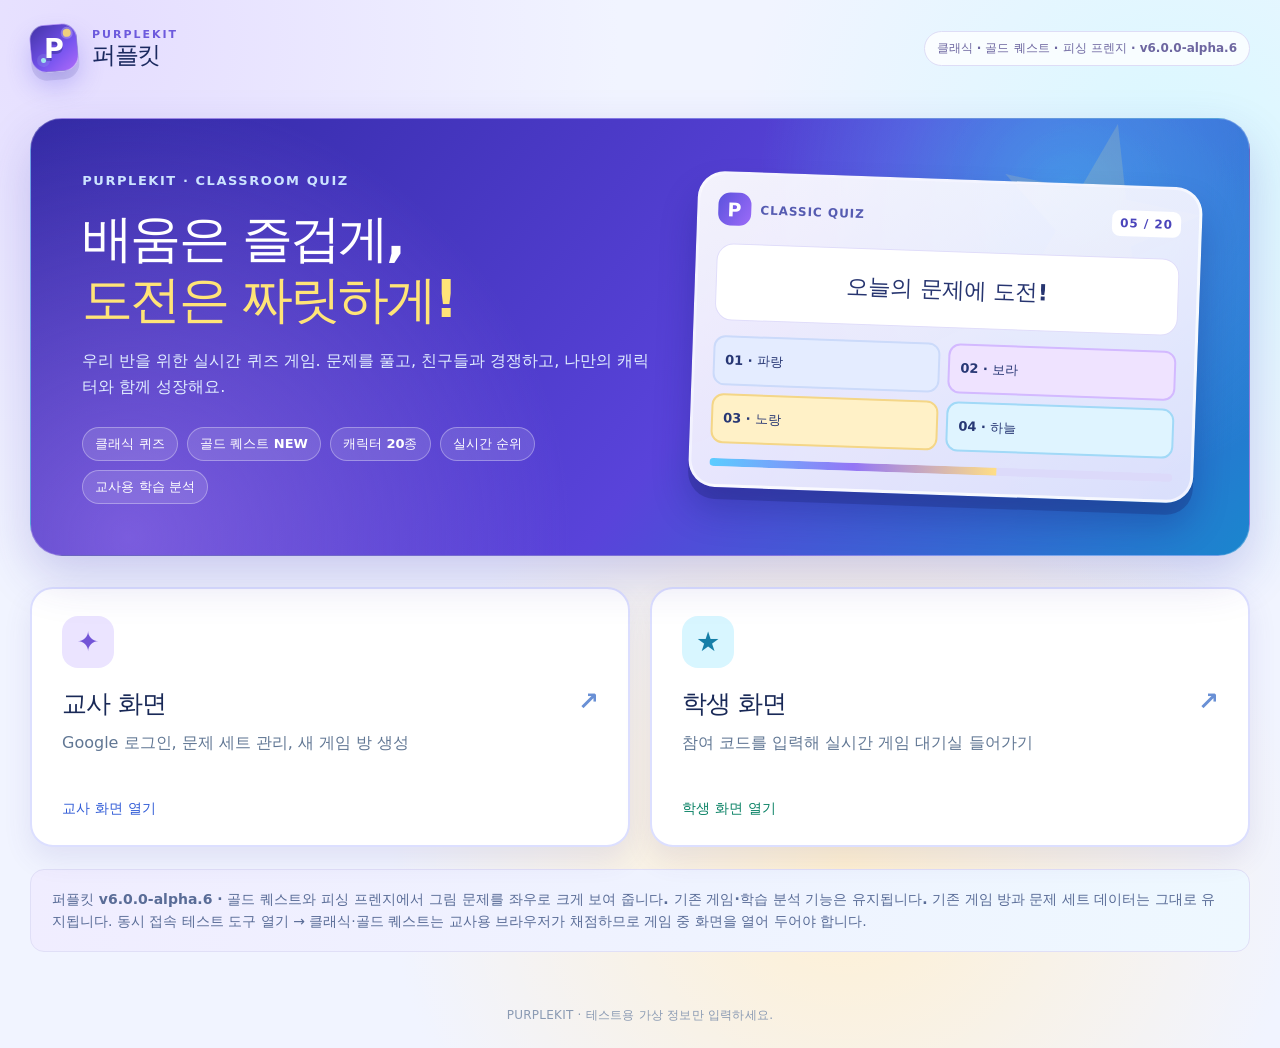
==== index.html @ 4e8ff9f7 "fix(racing): alpha6 unlock manual-close preparation and refresh cached clients" ====
<!doctype html>
<html lang="ko">
<head>
  <meta charset="utf-8">
  <meta name="viewport" content="width=device-width, initial-scale=1">
  <meta name="theme-color" content="#234dd0">
  <title>퍼플킷 | v6.0.0-alpha.6</title>
  <link rel="stylesheet" href="styles.css?v=3.12"><link rel="stylesheet" href="arcade.css?v=3.11">
</head>
<body class="arcade-theme">
  <div class="shell">
    <header class="site-header">
      <a class="brand" href="./"><span class="brand-emblem" aria-hidden="true"><span class="brand-icon">P</span><span class="brand-spark brand-spark-a"></span><span class="brand-spark brand-spark-b"></span></span><span class="brand-lockup"><span class="brand-kicker">PURPLEKIT</span><span class="brand-name">퍼플킷</span></span></a>
      <span class="version">클래식 · 골드 퀘스트 · 피싱 프렌지 · v6.0.0-alpha.6</span>
    </header>
    <main>
      <section class="hero purplekit-hero">
        <div class="hero-copy">
          <span class="eyebrow">PURPLEKIT · CLASSROOM QUIZ</span>
          <h1>배움은 즐겁게,<br><em>도전은 짜릿하게!</em></h1>
          <p>우리 반을 위한 실시간 퀴즈 게임. 문제를 풀고, 친구들과 경쟁하고, 나만의 캐릭터와 함께 성장해요.</p>
          <div class="hero-tags"><span>클래식 퀴즈</span><span>골드 퀘스트 NEW</span><span>캐릭터 20종</span><span>실시간 순위</span><span>교사용 학습 분석</span></div>
        </div>
        <div class="hero-game-preview" aria-hidden="true">
          <div class="hero-preview-top"><span class="hero-preview-logo">P</span><span>CLASSIC QUIZ</span><strong>05 / 20</strong></div>
          <div class="hero-preview-question">오늘의 문제에 도전!</div>
          <div class="hero-preview-answer-grid"><span>01 · 파랑</span><span>02 · 보라</span><span>03 · 노랑</span><span>04 · 하늘</span></div>
          <div class="hero-preview-progress"><span></span></div>
        </div>
      </section>
      <section class="entry-grid" aria-label="접속 화면 선택">
        <a class="entry-card teacher-card" href="rooms.html">
          <span class="card-mark teacher-mark" aria-hidden="true">✦</span>
          <span class="card-title">교사 화면 <span class="card-arrow">↗</span></span>
          <span class="card-desc">Google 로그인, 문제 세트 관리, 새 게임 방 생성</span>
          <span class="card-action">교사 화면 열기</span>
        </a>
        <a class="entry-card student-card" href="join.html">
          <span class="card-mark student-mark" aria-hidden="true">★</span>
          <span class="card-title">학생 화면 <span class="card-arrow">↗</span></span>
          <span class="card-desc">참여 코드를 입력해 실시간 게임 대기실 들어가기</span>
          <span class="card-action">학생 화면 열기</span>
        </a>
      </section>
      <p class="notice"><strong>퍼플킷 v6.0.0-alpha.6 · 골드 퀘스트와 피싱 프렌지에서 그림 문제를 좌우로 크게 보여 줍니다. 기존 게임·학습 분석 기능은 유지됩니다.</strong> 기존 게임 방과 문제 세트 데이터는 그대로 유지됩니다. <a href="loadtest.html">동시 접속 테스트 도구 열기 →</a> 클래식·골드 퀘스트는 교사용 브라우저가 채점하므로 게임 중 화면을 열어 두어야 합니다.</p>
    </main>
    <footer>PURPLEKIT · 테스트용 가상 정보만 입력하세요.</footer>
  </div>
</body>
</html>
---- styles.css ----
:root{font-family:system-ui,-apple-system,"Segoe UI",Roboto,"Noto Sans KR",Arial,sans-serif;color:#183155;background:#f4f8ff;font-synthesis:none}
*{box-sizing:border-box}body{margin:0;background:radial-gradient(circle at 10% 8%,#e6efff 0,transparent 32%),radial-gradient(circle at 95% 55%,#e7f9f4 0,transparent 33%),#f4f8ff;min-height:100vh}a{text-decoration:none;color:inherit}button,input{font:inherit}button{cursor:pointer}button:disabled{opacity:.48;cursor:not-allowed}.shell{min-height:100vh;max-width:1120px;margin:0 auto;padding:0 30px;display:flex;flex-direction:column}.site-header{display:flex;align-items:center;justify-content:space-between;padding:29px 0 25px;gap:12px}.brand{display:inline-flex;align-items:center;gap:10px;font-weight:850;font-size:21px;color:#172f5b}.brand-icon{display:inline-flex;align-items:center;justify-content:center;width:36px;height:36px;border-radius:13px;background:#315cd7;color:#fff;font-weight:900;transform:rotate(-7deg)}.version{font-size:13px;color:#6682a5;font-weight:700;white-space:nowrap}.hero{margin:45px 0 31px;border-radius:30px;padding:62px 64px;background:linear-gradient(125deg,#254bc8,#3f74e1);color:#fff;box-shadow:0 24px 45px rgba(37,76,194,.18);position:relative;overflow:hidden}.hero:after{content:"?";position:absolute;right:54px;top:-50px;font-size:300px;font-weight:900;opacity:.065;transform:rotate(12deg)}.eyebrow{letter-spacing:.12em;text-transform:uppercase;font-size:13px;font-weight:900;color:#416fce}.hero .eyebrow{color:#cce3ff}.hero h1{font-weight:850;font-size:clamp(36px,5vw,59px);letter-spacing:-.06em;line-height:1.16;margin:19px 0}.hero h1 em{font-style:normal;color:#b7ffdc}.hero p{font-size:18px;line-height:1.75;color:#e1eeff;max-width:620px;position:relative;z-index:1}.hero-tags{display:flex;flex-wrap:wrap;gap:9px;margin-top:26px}.hero-tags span{border:1px solid #ffffff50;background:#ffffff20;padding:7px 12px;border-radius:100px;font-size:13px;font-weight:750}.entry-grid{display:grid;grid-template-columns:repeat(2,minmax(0,1fr));gap:20px}.entry-card{display:flex;flex-direction:column;min-height:260px;padding:27px 30px;border:1px solid #dce5f5;border-radius:23px;background:#fff;box-shadow:0 10px 28px #1831550b;transition:transform .18s,box-shadow .18s}.entry-card:hover{transform:translateY(-4px);box-shadow:0 18px 30px #18315520}.entry-card:focus-visible,.btn:focus-visible,a:focus-visible,input:focus-visible{outline:3px solid #f4aa37;outline-offset:3px}.card-mark{display:inline-flex;align-items:center;justify-content:center;width:52px;height:52px;border-radius:16px;font-size:27px}.teacher-mark{background:#e3ecff;color:#315bd6}.student-mark{background:#d9fbef;color:#118565}.card-title{font-size:25px;font-weight:850;margin-top:19px;letter-spacing:-.04em}.card-arrow{float:right;color:#6990d5}.card-desc{color:#617794;line-height:1.65;margin-top:10px}.card-action{margin-top:auto;font-size:14px;font-weight:800;color:#315cd7;padding-top:19px}.student-card .card-action{color:#088164}.notice{padding:18px 21px;margin:22px 0 8px;color:#576f91;background:#eaf1fc;border-radius:14px;font-size:14px;line-height:1.6}footer{margin-top:auto;padding:47px 0 24px;text-align:center;font-size:12px;color:#8a9ab3;letter-spacing:.02em}.page-content{max-width:850px;width:100%;margin:30px auto 0}.page-heading{margin-bottom:26px}.page-heading h1{font-size:clamp(30px,4vw,41px);letter-spacing:-.05em;margin:9px 0 7px}.page-heading p{color:#6e84a3;line-height:1.65}.panel{background:white;border:1px solid #dce5f5;box-shadow:0 12px 40px #18315510;border-radius:23px;padding:30px;margin:18px 0}.panel-header{display:flex;align-items:center;justify-content:space-between;gap:10px}.panel h2{font-size:21px;letter-spacing:-.04em;margin:0}.pill{border-radius:100px;padding:7px 11px;font-size:12px;font-weight:800}.pill-neutral{color:#697c99;background:#ecf2f8}.pill-success{background:#dff9eb;color:#087951}.pill-error{background:#fff0e9;color:#bf462d}.helper{font-size:14px;color:#6c7e98;line-height:1.65}.button-row{display:flex;flex-wrap:wrap;gap:9px;margin-top:18px}.btn{min-height:46px;border-radius:12px;border:0;padding:11px 17px;font-weight:800;transition:filter .15s}.btn:not(:disabled):hover{filter:brightness(.95)}.btn-primary{background:#315cd7;color:white}.btn-outline{color:#315cd7;background:white;border:1px solid #c6d3ea}.btn-quiet{color:#617794;background:#ecf2f9}.btn-small{font-size:13px}.uid-box{background:#f5f8fe;border:1px solid #e1eaf7;border-radius:14px;padding:14px;margin-top:20px;display:flex;align-items:center;gap:12px;justify-content:space-between;min-width:0}.uid-box[hidden]{display:none}.uid-text{display:block;font-size:12px;word-break:break-all;color:#315cd7;margin-top:5px}.count{font-weight:900;font-size:20px;color:#315cd7}.student-grid{display:grid;grid-template-columns:repeat(auto-fill,minmax(185px,1fr));gap:11px;margin-top:19px}.student-item{background:#f5f8fd;border:1px solid #e2eaf6;padding:13px;border-radius:12px;display:flex;align-items:center;gap:9px;min-width:0}.student-item span:last-child{overflow:hidden;text-overflow:ellipsis;white-space:nowrap;font-weight:750}.student-avatar{height:33px;width:33px;display:inline-flex;flex-shrink:0;align-items:center;justify-content:center;border-radius:50%;background:#dbe9ff;color:#315cd7;font-size:13px;font-weight:850}.empty-state{grid-column:1/-1;text-align:center;color:#8b9ab0;padding:33px 10px;border:1px dashed #d4deef;border-radius:13px}.tip{background:#fff8e7;color:#81652d;padding:15px 18px;border-radius:13px;font-size:14px;line-height:1.7}.back-link{display:inline-block;margin:19px 0;font-weight:750;color:#416bd0}.student-page{max-width:540px}.student-panel{text-align:center;padding:35px}.student-symbol{width:84px;height:84px;border-radius:26px;margin:0 auto 16px;background:linear-gradient(130deg,#2f62d5,#67afe8);display:flex;align-items:center;justify-content:center;font-size:51px;color:white}.connection{display:flex;justify-content:center;align-items:center;gap:9px;margin-bottom:26px;font-weight:750;color:#6983a0}.connection-dot{width:11px;height:11px;border-radius:100%;background:#bdc9da}.connection-dot.connected{background:#13b884;box-shadow:0 0 0 5px #d8f8eb}.field-label{display:block;text-align:left;font-weight:850;font-size:15px;margin-bottom:9px}input{width:100%;min-height:55px;padding:12px 15px;border:1px solid #cbd7e9;border-radius:12px;font-size:18px;color:#233e60;background:#fbfdff}.student-panel .helper{text-align:left;margin-top:7px}.button-stack{flex-direction:column}.btn-big{font-size:17px;min-height:54px}.feedback{font-size:14px;line-height:1.6;color:#637b98;min-height:2em}.centered{text-align:center}#student-message[data-kind="error"],#db-message[data-kind="error"],#auth-message[data-kind="error"]{color:#b43b30}#student-message[data-kind="success"]{color:#087951}@media(max-width:700px){.shell{padding:0 16px}.site-header{padding:19px 0}.brand{font-size:18px}.brand-icon{width:32px;height:32px}.hero{margin-top:13px;padding:37px 26px;border-radius:22px}.hero:after{right:10px;font-size:170px;top:-20px}.hero p{font-size:16px}.entry-grid{grid-template-columns:1fr;gap:12px}.entry-card{min-height:230px;padding:24px}.page-content{margin-top:18px}.panel{padding:23px 20px}.uid-box{flex-direction:column;align-items:stretch}.student-panel{padding:30px 20px}footer{padding:34px 0 21px}}@media(prefers-reduced-motion:reduce){.entry-card,.btn{transition:none}}

/* v1 Question Set Studio */
.sets-page{max-width:1040px}.sets-page .panel{padding:28px 30px}.sets-page button{white-space:normal}.workspace-locked{opacity:.45;pointer-events:none;user-select:none}.two-col-form{display:grid;grid-template-columns:1fr 1fr;gap:16px;margin:20px 0 7px}.two-col-form input[type=file]{font-size:14px;padding:12px;background:#f8fbff}.sets-page input,.sets-page select,.sets-page textarea{font:inherit;color:#1c3659}.setup-guide{margin-top:17px;padding:18px;background:#fff8e7;border:1px solid #f6e5b7;border-radius:14px;line-height:1.7}.setup-guide p{margin:8px 0}.saved-list{display:flex;flex-direction:column;gap:9px;margin-top:15px}.saved-set{display:flex;justify-content:space-between;gap:16px;align-items:center;border:1px solid #e4ebf5;border-radius:14px;padding:13px 15px;background:#f8fbff}.saved-description{display:flex;flex-direction:column;gap:3px;min-width:0}.saved-description strong{overflow-wrap:anywhere}.saved-set .button-row{margin:0}.issues{margin:15px 0}.issues:empty{display:none}.issues strong{color:#b94234}.error-list{padding:12px 16px 12px 32px;border-radius:12px;background:#fff3ed;color:#ae3d31;line-height:1.7;max-height:275px;overflow:auto;font-size:14px}.validation-ok{padding:11px 15px;border-radius:12px;background:#e6faf0;color:#08754f;font-weight:700}.question-editor{display:flex;flex-direction:column;gap:13px;margin-top:18px}.question-card{border:1px solid #dbe5f3;border-radius:16px;background:#fbfdff;padding:17px 18px}.question-card[open]{background:#fff}.question-card summary{font-weight:850;cursor:pointer;line-height:1.5;padding:4px 0;overflow-wrap:anywhere}.question-card .edit-field{display:flex;flex-direction:column;gap:6px;margin-top:14px;min-width:0}.field-mini{font-weight:700;color:#4d6585;font-size:13px}.edit-input{min-height:42px;border:1px solid #cbd7e9;border-radius:10px;padding:9px 11px;background:white;font-size:14px!important;width:100%}.question-card textarea{resize:vertical;min-height:70px;line-height:1.5}.question-card select{cursor:pointer}.editor-grid,.answer-grid{display:grid;grid-template-columns:repeat(2,minmax(0,1fr));gap:11px}.btn-danger{background:#fce9e8;color:#b03333}.btn-danger:hover{background:#f7d9d7}#sets-auth-message[data-kind=error],#editor-status[data-kind=error],#rules-status[data-kind=error]{color:#b43b30}#sets-auth-message[data-kind=success],#editor-status[data-kind=success],#rules-status[data-kind=success]{color:#087951}@media(max-width:760px){.sets-page .panel{padding:22px 17px}.two-col-form,.answer-grid{grid-template-columns:1fr}.saved-set{align-items:flex-start;flex-direction:column}.saved-set .button-row{gap:5px}.editor-grid{grid-template-columns:1fr}}

/* v2 room controls (v1 editor design intentionally unchanged) */
.rooms-page{max-width:1000px}.rooms-page .panel{padding:26px 28px}.rooms-page select{width:100%;min-height:54px;padding:11px 13px;background:#fbfdff;border:1px solid #cbd7e9;border-radius:12px;color:#233e60;font:inherit}.room-code-layout{display:grid;grid-template-columns:minmax(0,1fr) 235px;align-items:center;gap:20px;padding-top:14px}.room-code{font-size:clamp(43px,6vw,70px);letter-spacing:.13em;font-weight:900;color:#254bc8;line-height:1.2;font-variant-numeric:tabular-nums}.room-qr{background:#f5f8fc;border:1px solid #e0e8f5;border-radius:16px;padding:14px;text-align:center}.room-qr img{display:block;max-width:100%;height:auto;margin:auto}.room-qr p{text-align:center;margin-bottom:0}.room-waiting{margin:16px 0 23px;display:flex;flex-direction:column;align-items:center;text-align:center;gap:8px;padding:23px;background:#eff5ff;border-radius:15px;color:#425b83}.room-waiting>span:first-child{font-size:42px}.room-waiting strong{color:#17345e;font-size:18px}.room-code-section .button-row{margin-top:13px}#join-feedback[data-kind=error],#room-live-message[data-kind=error],#room-create-message[data-kind=error],#room-auth-message[data-kind=error]{color:#b43b30}#join-feedback[data-kind=success],#room-auth-message[data-kind=success],#room-create-message[data-kind=success]{color:#087951}.room-code-section .helper{margin:9px 0}.student-item small{font-size:10px;color:#6882a5}@media(max-width:730px){.room-code-layout{grid-template-columns:1fr}.room-qr{max-width:260px}.rooms-page .panel{padding:21px 16px}.rooms-page .two-col-form{grid-template-columns:1fr}.room-code{font-size:49px}}

/* v2.2 load-test console — existing v1 editor / v2 lobby styles unchanged */
.load-page{max-width:1060px}.load-page .panel{padding:25px 29px}.load-select{min-height:52px;min-width:240px;max-width:100%;border:1px solid #cbd7e9;border-radius:12px;padding:10px 13px;background:#fbfdff;color:#233e60;font-size:16px}.load-room-code{display:inline-block;align-self:center;font-weight:900;font-size:24px;letter-spacing:.1em;font-variant-numeric:tabular-nums;color:#234dd0}.load-leftover{margin-top:20px;padding-top:15px;border-top:1px solid #e4ebf4}.load-leftover h3,.load-page h3{font-size:17px;margin:18px 0 8px}.load-stats{display:grid;grid-template-columns:repeat(3,minmax(0,1fr));gap:12px;margin:18px 0}.load-stat{display:flex;flex-direction:column;gap:5px;background:#f4f7fc;border:1px solid #e2e9f3;border-radius:14px;padding:14px 16px}.load-stat span{color:#607997;font-size:13px}.load-stat strong{color:#213c62;font-size:22px;font-variant-numeric:tabular-nums}.load-progress-text{font-size:14px;color:#4c6586;font-weight:750}.load-page progress{display:block;width:100%;height:14px;accent-color:#2755d8;margin:10px 0 14px}.load-verdict{padding:12px 15px;border:1px solid #dce5f0;border-radius:12px;background:#f4f7fc;color:#415a7b;line-height:1.55}.load-verdict[data-kind=success]{background:#e7faef;color:#087b52;border-color:#b6e8cc}.load-verdict[data-kind=error]{background:#fff1ea;color:#b23c31;border-color:#f0c9bc}.load-log{max-height:340px;overflow:auto;white-space:pre-wrap;overflow-wrap:anywhere;font:13px/1.7 ui-monospace,SFMono-Regular,Consolas,monospace;background:#182942;color:#f3f7ff;border-radius:13px;padding:15px;min-height:110px}.load-page .helper[data-kind=error]{color:#b43b30}.load-page .helper[data-kind=success]{color:#087951}@media(max-width:760px){.load-page .panel{padding:21px 16px}.load-stats{grid-template-columns:repeat(2,minmax(0,1fr))}.load-stat{padding:11px}.load-stat strong{font-size:18px}}

/* v3: 클래식 퀴즈, 소형 태블릿 및 PC 반응형 */
.classic-topline{display:flex;align-items:center;justify-content:space-between;gap:12px;margin:12px 0;font-size:14px;color:#325ba7}
.classic-prompt{font-size:clamp(19px,2.5vw,25px);font-weight:800;line-height:1.4;color:#102d62;margin:14px 0}
.classic-columns{display:grid;grid-template-columns:1fr 1fr;gap:16px;margin-top:22px}
.classic-columns h3{font-size:16px;margin:10px 0}
.classic-board{border:1px solid #dce5f5;border-radius:12px;padding:9px;background:#f7faff;min-height:48px;max-height:360px;overflow:auto}
.classic-rank-line,.classic-stat-line{font-size:13px;padding:9px 8px;border-bottom:1px solid #e4ebf6;line-height:1.4}
.classic-rank-line:last-child,.classic-stat-line:last-child{border-bottom:0}
.classic-rank-line.mine{background:#e2eeff;border-radius:7px;font-weight:800}
.classic-options{display:grid;gap:10px;margin:15px 0}
.classic-option{display:flex;gap:10px;align-items:center;padding:13px 15px;border:1px solid #ccdcf6;border-radius:13px;cursor:pointer;background:white;font-size:16px}
.classic-option:has(input:checked){border-color:#315bcb;background:#eef4ff;font-weight:800}
.classic-option input{width:20px;height:20px;accent-color:#315bcb}
#quiz-typing{padding:14px;width:100%;font-size:18px}
#quiz-answer-feedback{font-weight:800;color:#18428a}
@media(max-width:680px){.classic-columns{grid-template-columns:1fr}.classic-topline{flex-wrap:wrap}.classic-option{font-size:15px}}

/* ── v3.1 큰 문제 화면: 교사·학생 공통 ── */
.quiz-stage[hidden],.quiz-stage-view[hidden],.quiz-stage [hidden]{display:none!important}
.quiz-stage{position:fixed;inset:0;z-index:1000;background:linear-gradient(145deg,#e7efff 0%,#f6f9ff 52%,#e5f8f4 100%);overflow:auto;overscroll-behavior:contain;padding:18px clamp(14px,3vw,48px) 42px;color:#102e62}
body.quiz-stage-active{overflow:hidden}
.quiz-stage-inner{max-width:1160px;margin:0 auto}
.quiz-stage-head{display:flex;justify-content:space-between;align-items:center;gap:20px;background:#fff;border:1px solid #dbe6f7;border-radius:20px;padding:18px clamp(18px,3vw,32px);box-shadow:0 7px 23px #2039660b;position:relative}
.quiz-stage-head>div:first-child{display:flex;flex-direction:column;gap:4px}
.quiz-stage-kicker{color:#496ed0;letter-spacing:.1em;font-size:11px;font-weight:900}
.quiz-stage-head strong{font-size:clamp(21px,3vw,28px)}
.quiz-stage-meta{display:flex;align-items:center;gap:24px;font-weight:850;font-size:clamp(16px,2vw,23px);white-space:nowrap}
#quiz-time,#classic-focus-timer{color:#315cd7;background:#edf3ff;border-radius:14px;padding:10px 15px;font-variant-numeric:tabular-nums}
.quiz-stage-view{padding:clamp(16px,2.4vw,30px) 0 8px}
.quiz-question-card{background:#fff;border:2px solid #d9e6fa;border-radius:25px;padding:clamp(24px,4vw,48px);box-shadow:0 14px 36px #18315512;margin:0 0 20px}
.quiz-question-heading{margin:0;font-size:clamp(27px,3.8vw,48px);line-height:1.42;letter-spacing:-.045em;overflow-wrap:anywhere;white-space:pre-wrap}
.quiz-question-guide{color:#697f9f;font-size:16px;margin:16px 0 0}
.quiz-large-options{display:grid;grid-template-columns:repeat(2,minmax(0,1fr));gap:15px;margin:16px 0}
.quiz-large-option{min-height:115px;border:2px solid #d6e2f6;border-radius:20px;padding:18px clamp(16px,3vw,30px);background:#fff;display:flex;align-items:center;gap:17px;font-size:clamp(19px,2.2vw,27px);font-weight:780;line-height:1.45;overflow-wrap:anywhere;box-shadow:0 7px 19px #1b3d6b0a;cursor:pointer;position:relative}
.quiz-large-option input{position:absolute;opacity:0;width:1px;height:1px;pointer-events:none}
.quiz-large-option:has(input:checked){border-width:4px;border-color:var(--option-accent,#315cd7);background:var(--option-selected,#eaf1ff);box-shadow:0 0 0 3px #ffffff55,0 12px 28px #315cd736;transform:translateY(-1px)}
.quiz-large-option:has(input:checked){padding-right:78px}
.quiz-large-option:has(input:checked)::after{content:"선택";position:absolute;top:10px;right:12px;padding:5px 10px;border-radius:999px;background:var(--option-accent,#315cd7);color:#fff;font-size:12px;font-weight:900;letter-spacing:.02em;box-shadow:0 4px 10px #182e7040}
.quiz-large-option:has(input:checked) .quiz-option-number{background:var(--option-accent,#315cd7);color:#fff;transform:scale(1.08)}
.quiz-large-option:has(input:focus-visible){outline:3px solid #f7ac46;outline-offset:3px}
.quiz-large-option:has(input:disabled){cursor:default}
.quiz-option-number{display:inline-flex;width:45px;height:45px;min-width:45px;border-radius:15px;background:#e7efff;color:#2d55c1;align-items:center;justify-content:center;font-weight:900}
.quiz-large-option.is-correct,.quiz-reveal-option.is-correct{border-color:#19a36f;background:#e1f8ed;color:#0c6949}
.quiz-large-option.is-correct .quiz-option-number{background:#0c9365;color:white}
.quiz-large-option.is-selected-wrong,.quiz-reveal-option.is-selected-wrong{border-color:#e7a1a1;background:#fff1f1;color:#a02b34}
.quiz-large-submit{display:block;width:min(100%,620px);margin:18px auto 0;min-height:78px;padding:14px 22px;font-size:clamp(22px,2.35vw,29px);font-weight:950;letter-spacing:-.02em;border-radius:20px;box-shadow:0 12px 26px #21397a2a}
.quiz-stage-message{font-size:clamp(16px,1.8vw,20px);text-align:center;color:#587399;font-weight:740;padding:14px}
.quiz-stage-message[data-kind="success"]{color:#0b865d}.quiz-stage-message[data-kind="error"]{color:#b03d32}
#quiz-typing{width:100%;background:#fff;min-height:75px;font-size:clamp(20px,2.4vw,29px);border:2px solid #b8cdec}
.quiz-verdict{text-align:center;font-size:clamp(28px,3.7vw,46px);font-weight:900;letter-spacing:-.04em;padding:20px 10px;border-radius:22px;margin:0 0 14px}
.quiz-verdict-correct{background:#dff9eb;color:#0b805b}.quiz-verdict-wrong{background:#fff0ed;color:#be4031}.quiz-verdict-pending,.quiz-verdict-missing{background:#edf3fc;color:#48668d}
.quiz-reveal-question-card{background:#fff;border:2px solid #d9e6fa;border-radius:24px;padding:clamp(18px,2.4vw,30px);box-shadow:0 14px 36px #18315512;margin:0 0 12px;display:flex;flex-direction:column;gap:10px}
.quiz-reveal-question{font-size:clamp(22px,2.7vw,35px);line-height:1.45;margin:0;white-space:pre-wrap;overflow-wrap:anywhere}
.quiz-answer-spotlight{margin-top:auto;background:linear-gradient(135deg,#f3f8ff,#f5efff 55%,#eef8ff);border:2px solid #d6ddff;border-radius:20px;padding:16px 18px;text-align:center;display:grid;gap:6px;box-shadow:0 10px 24px #19316a10}
.quiz-answer-spotlight-label{font-size:13px;color:#5e70a5;font-weight:900;letter-spacing:.12em}
#quiz-correct-answer-big{display:block;font-size:clamp(26px,3vw,42px);line-height:1.2;color:#18377a;font-weight:1000;overflow-wrap:anywhere}
.quiz-my-choice-summary{margin:0;font-size:clamp(14px,1.55vw,19px);color:#48638f;font-weight:800}
.quiz-reveal-options{display:grid;grid-template-columns:repeat(2,minmax(0,1fr));gap:10px}
.quiz-reveal-option{padding:16px 22px;border:2px solid #d9e4f2;background:#fff;border-radius:14px;font-size:clamp(16px,1.8vw,22px);font-weight:760}
.quiz-reveal-feedback{text-align:center;font-size:clamp(17px,2vw,24px);font-weight:850;padding:12px 16px;border-radius:15px;background:#fff;margin:8px 0 0}
.quiz-score-summary{display:grid;grid-template-columns:repeat(2,minmax(0,1fr));gap:14px;margin:18px 0}
.quiz-score-summary>div{background:#fff;border:1px solid #dbe5f4;border-radius:18px;padding:18px;text-align:center;display:flex;flex-direction:column;gap:7px}
.quiz-score-summary span{font-size:14px;color:#667f9f}.quiz-score-summary strong{font-size:clamp(23px,3vw,35px);color:#254bc8}
.quiz-results-heading{text-align:center;padding:10px 0 16px}.quiz-results-heading h2{font-size:clamp(28px,4vw,44px);margin:8px 0}.quiz-results-heading p{font-size:16px;color:#5e779b}
.quiz-results-columns{display:grid;grid-template-columns:repeat(2,minmax(0,1fr));gap:18px;align-items:start}
.quiz-results-card{background:#fff;border:1px solid #dbe6f6;border-radius:19px;padding:19px;box-shadow:0 10px 26px #1831550d;min-width:0}
.quiz-results-card h3{font-size:19px;margin:0 0 15px;line-height:1.45}
.quiz-results-list{display:grid;gap:8px;min-height:48px}
.quiz-result-row{display:flex;gap:10px;align-items:center;background:#f5f8fd;border:1px solid #e4ebf7;padding:10px 12px;border-radius:12px;min-width:0}
.quiz-result-row.mine{background:#e8f0ff;border-color:#b8cbf4}
.quiz-result-place{color:#305bc1;font-weight:900;min-width:35px;font-size:14px}
.quiz-result-person{min-width:0;flex:1;display:flex;flex-direction:column;gap:4px}
.quiz-result-person strong{overflow-wrap:anywhere;font-size:15px}.quiz-result-person small{color:#6881a0;font-size:12px}
.quiz-result-metrics{display:flex;flex-direction:column;align-items:flex-end;gap:3px;white-space:nowrap}
.quiz-result-metrics strong{font-size:16px;color:#254bc8}.quiz-result-metrics small{font-size:12px;color:#607b9e}
.quiz-results-footer{display:flex;align-items:center;gap:16px;margin:18px 0}.quiz-results-footer p{color:#617899;font-size:14px}
#quiz-finished-view{text-align:center}.quiz-finish-icon{font-size:85px}#quiz-finished-view h2{font-size:clamp(31px,4vw,48px)}#quiz-final-ranking{max-width:750px;margin:20px auto;text-align:left}
.quiz-stage-error{background:#ffe7e2;color:#b93d35;padding:15px;border-radius:12px;margin-top:12px}
.quiz-focus-controls{margin:14px 0;background:#fff;border:1px solid #dbe6f7;border-radius:17px;padding:14px 18px;display:flex;justify-content:space-between;align-items:center;gap:12px;flex-wrap:wrap}
.quiz-focus-controls>span{font-weight:850;color:#315cd7;font-size:18px}
.quiz-focus-buttons{display:flex;flex-wrap:wrap;gap:8px}.quiz-focus-buttons .btn{min-height:44px}
.teacher-view .quiz-large-option{cursor:default}
@media(max-width:760px){.quiz-stage{padding:10px 12px 30px}.quiz-stage-head{padding:13px 15px;border-radius:14px}.quiz-stage-meta{gap:9px;font-size:14px}#quiz-time,#classic-focus-timer{padding:9px 10px}.quiz-large-options,.quiz-reveal-options,.quiz-results-columns{grid-template-columns:1fr}.quiz-large-option{min-height:87px;font-size:clamp(18px,4.8vw,25px)}.quiz-large-option:has(input:checked)::after{top:8px;right:10px;font-size:11px;padding:4px 8px}.quiz-option-number{width:38px;height:38px;min-width:38px}.quiz-results-footer{flex-direction:column;align-items:stretch}.quiz-results-card{padding:14px}.quiz-focus-controls{align-items:stretch}.quiz-focus-buttons .btn{flex:1}.quiz-score-summary{gap:8px}.quiz-large-submit{min-height:68px;font-size:clamp(20px,5vw,26px)}}

/* v3.2 ─ 보기 색상은 정오답 판정의 초록·빨강과 구분합니다. */
.quiz-large-options .quiz-large-option:nth-child(1){--option-bg:#E6EEFF;--option-border:#B8CFFB;--option-accent:#2A55CA;--option-number:#D5E3FF;--option-selected:#D6E4FF}
.quiz-large-options .quiz-large-option:nth-child(2){--option-bg:#F0EAFE;--option-border:#D7C6FC;--option-accent:#7145BC;--option-number:#E6DBFD;--option-selected:#E7D9FF}
.quiz-large-options .quiz-large-option:nth-child(3){--option-bg:#FFF4D2;--option-border:#EED591;--option-accent:#8A611A;--option-number:#FFE7A4;--option-selected:#FFE7AD}
.quiz-large-options .quiz-large-option:nth-child(4){--option-bg:#DFF5FF;--option-border:#A7DEF4;--option-accent:#146B94;--option-number:#C0EBFE;--option-selected:#C5EDFF}
.quiz-large-options .quiz-large-option:not(.is-correct):not(.is-selected-wrong){background:var(--option-bg,#fff);border-color:var(--option-border,#d6e2f6)}
.quiz-large-options .quiz-large-option:not(.is-correct):not(.is-selected-wrong) .quiz-option-number{background:var(--option-number,#e7efff);color:var(--option-accent,#2d55c1)}
.quiz-large-options .quiz-large-option:has(input:checked):not(.is-correct):not(.is-selected-wrong){background:var(--option-selected,#eaf1ff);border-color:var(--option-accent,#315cd7);box-shadow:0 6px 25px #243c7122}
.quiz-large-option.is-correct,.quiz-reveal-option.is-correct{border-color:#12905C!important;background:#DFF8EB!important;color:#075F41!important}
.quiz-large-option.is-selected-wrong,.quiz-reveal-option.is-selected-wrong{border-color:#D65B68!important;background:#FFE8EB!important;color:#9D2538!important}
.quiz-image-wrap{margin:20px 0 4px;padding:14px;background:#F8FAFF;border:1px solid #DCE6F7;border-radius:18px;text-align:center}
.quiz-image-wrap img{display:block;margin:auto;max-width:min(100%,850px);max-height:clamp(190px,40vh,430px);object-fit:contain;width:auto;height:auto;border-radius:9px}
.quiz-image-error{margin:10px auto;color:#AB3940;font-weight:700}
.question-image-preview{display:block;max-width:min(100%,450px);max-height:230px;margin:8px 0 4px;object-fit:contain;background:#f6f9ff;border:1px solid #cfddf2;border-radius:11px}
.question-image-preview[hidden]{display:none!important}
.question-image-warning{color:#B34443}
.image-help a{color:#315CD7;text-decoration:underline;text-underline-offset:2px}
.classic-auto-setting{display:flex;gap:8px;flex-wrap:wrap;align-items:center;font-size:14px;font-weight:750;color:#3155A6;padding:12px 14px;background:#EEF4FF;border:1px solid #CFDDF7;border-radius:13px;margin:10px 0}
.classic-auto-setting input{width:19px;height:19px;min-height:19px;margin:0;accent-color:#315CD7}
.classic-auto-setting .helper{font-weight:400}
.quiz-focus-controls .classic-auto-setting{margin:0;padding:8px 11px}
@media(max-width:760px){.quiz-image-wrap{padding:8px}.quiz-image-wrap img{max-height:32vh}.classic-auto-setting{font-size:13px}}
/* 그림 문제에서도 태블릿에서 보기를 빨리 찾을 수 있도록 이미지 높이를 조정 */
#quiz-solve-view:has(#quiz-image-wrap:not([hidden])) .quiz-question-card{padding:clamp(18px,2.5vw,32px)}
#quiz-solve-view:has(#quiz-image-wrap:not([hidden])) .quiz-image-wrap img{max-height:min(28vh,275px)}
@media(max-width:760px){#quiz-solve-view:has(#quiz-image-wrap:not([hidden])) .quiz-image-wrap img{max-height:25vh}}

/* ===== Purplekit v3.10 brand refresh ===== */
:root{
  --pk-bg:#f4f7ff;
  --pk-panel:#ffffff;
  --pk-line:#dbe5f4;
  --pk-text:#17345e;
  --pk-muted:#6780a1;
  --pk-primary:#5d53e6;
  --pk-primary-2:#8a59ef;
  --pk-mint:#dff6ea;
  --pk-shadow:0 16px 40px rgba(33,50,92,.08);
}
body{font-family:Inter,"Pretendard Variable","Pretendard","Noto Sans KR",system-ui,-apple-system,sans-serif;color:var(--pk-text)}
.shell{max-width:1380px}
.site-header{padding:24px 0 22px;gap:18px}
.brand{display:inline-flex;align-items:center;gap:14px;color:var(--pk-text)}
.brand-emblem{position:relative;display:inline-flex;align-items:center;justify-content:center;width:48px;height:48px;border-radius:18px;background:linear-gradient(135deg,#5860e7 10%,#7a56ec 55%,#b668f8 100%);box-shadow:0 12px 22px rgba(90,83,230,.28)}
.brand-icon{display:inline-flex;align-items:center;justify-content:center;width:30px;height:30px;border-radius:12px;background:rgba(255,255,255,.18);color:#fff;font-size:21px;font-weight:900;transform:none}
.brand-spark{position:absolute;display:block;border-radius:999px;background:#fff;opacity:.9}
.brand-spark-a{width:8px;height:8px;top:8px;right:8px;box-shadow:0 0 0 3px rgba(255,255,255,.12)}
.brand-spark-b{width:5px;height:5px;left:9px;bottom:9px;background:#bff5e0;box-shadow:0 0 0 4px rgba(191,245,224,.12)}
.brand-lockup{display:flex;flex-direction:column;gap:3px;line-height:1}
.brand-kicker{font-size:11px;font-weight:900;letter-spacing:.18em;color:#7a67d8}
.brand-name{font-size:24px;font-weight:900;letter-spacing:-.05em;color:#17345e}
.version{padding:8px 12px;border:1px solid #dbe5f4;background:rgba(255,255,255,.75);border-radius:999px;font-size:12px;color:#6a7a96;font-weight:800}
.hero,.panel{box-shadow:var(--pk-shadow)}
.page-heading h1{color:var(--pk-text)}
.page-heading p strong{color:#3455d1}
.notice{border:1px solid #d8e3f5;background:#eef3ff}
.back-link{color:#4d5dd9}

/* ===== Sets page v3.10 workspace redesign ===== */
.sets-page{max-width:1360px}
.page-heading-wide{max-width:1040px}
.sets-dashboard{display:grid;grid-template-columns:360px minmax(0,1fr);gap:22px;align-items:start}
.sets-sidebar-stack{position:sticky;top:20px;display:flex;flex-direction:column;gap:18px}
.panel-compact{padding:24px 24px 22px}
.sets-main-panel{padding:28px 30px 32px;min-width:0}
.sets-main-header{align-items:flex-start}
.sets-main-header .helper{margin:8px 0 0}
.sets-import-grid{margin-top:22px}
.sets-action-row{margin:18px 0 8px}
.sets-notice{margin-top:22px}
.workspace-locked{opacity:1;pointer-events:auto;user-select:auto}
.workspace-locked .sets-saved-panel,
.workspace-locked .sets-main-panel{opacity:.46;pointer-events:none;user-select:none;filter:saturate(.85)}
.saved-list{display:flex;flex-direction:column;gap:10px;margin-top:15px;max-height:380px;overflow:auto;padding-right:4px}
.saved-list::-webkit-scrollbar{width:10px}
.saved-list::-webkit-scrollbar-thumb{background:#d4ddf0;border-radius:999px;border:2px solid transparent;background-clip:padding-box}
.saved-set{align-items:flex-start;flex-direction:column;padding:15px 16px;background:linear-gradient(180deg,#fbfdff 0%,#f6f9ff 100%);border-radius:16px}
.saved-description{width:100%}
.saved-description strong{font-size:16px;color:#1a3966;line-height:1.45}
.saved-set .button-row{width:100%;margin-top:8px}
.saved-set .button-row .btn{flex:1 1 auto;min-height:42px}
.two-col-form{grid-template-columns:minmax(0,1fr) minmax(0,1fr);gap:18px}
.sets-page input,.sets-page select,.sets-page textarea{font-size:16px;color:#16345c}
.two-col-form input[type=file]{padding:15px 14px;border-radius:14px}
.issues{margin:16px 0 14px}
.validation-ok,.error-list{font-size:15px}
.validation-ok{padding:13px 16px;border-radius:14px;background:#e6f8ee;color:#08734d}
.error-list{padding:13px 18px 13px 34px;border-radius:14px;max-height:320px;background:#fff3ed}
.image-help{padding:14px 16px;border-radius:14px;background:#f7f9ff;border:1px solid #e0e8f5}
.question-editor{gap:16px;margin-top:20px}
.question-card{position:relative;padding:18px 18px 20px;border-radius:20px;background:linear-gradient(180deg,#fcfdff 0%,#ffffff 100%);border:1px solid #dbe4f4;box-shadow:0 8px 22px rgba(34,59,109,.05)}
.question-card::before{content:attr(data-question-number);position:absolute;top:18px;right:18px;display:inline-flex;align-items:center;justify-content:center;min-width:36px;height:36px;padding:0 10px;border-radius:999px;background:#eef1ff;color:#4d57d3;font-weight:900;font-size:14px;box-shadow:inset 0 0 0 1px #d9e0fb}
.question-card summary{list-style:none;padding:14px 58px 14px 18px;margin:-4px -4px 16px;border-radius:16px;background:#f4f7ff;font-size:18px;line-height:1.55;color:#193a67}
.question-card summary::-webkit-details-marker{display:none}
.question-card[open] summary{background:#eef2ff;box-shadow:inset 0 0 0 1px #dde4fc}
.editor-grid,.answer-grid{display:grid;grid-template-columns:repeat(2,minmax(0,1fr));gap:14px}
.editor-grid-meta{margin-bottom:4px}
.edit-field{gap:7px;margin-top:14px}
.edit-field-wide{margin-top:8px}
.field-mini{font-size:12px;letter-spacing:.04em;text-transform:uppercase;color:#5e7391;font-weight:900}
.edit-input{min-height:50px;border-radius:14px;border:1px solid #cad6eb;background:#fff;font-size:16px!important;line-height:1.55;padding:12px 14px;box-shadow:inset 0 1px 0 rgba(255,255,255,.65)}
.question-textarea{min-height:120px!important;font-size:18px!important;font-weight:700;line-height:1.6}
.answer-textarea{min-height:88px!important;font-size:16px!important;line-height:1.6}
.question-card textarea{resize:vertical}
.question-card select{cursor:pointer}
.question-image-preview{display:block;max-width:min(100%,520px);max-height:280px;margin-top:14px;border-radius:18px;border:1px solid #d7e0ef;background:#f8fbff;padding:8px;box-shadow:0 10px 20px rgba(45,67,114,.08)}
.question-image-warning{margin-top:10px}
.setup-guide{border-radius:16px}
.btn-danger{background:#fce9e8;color:#ad3434}
.btn-danger:hover{background:#f8d9d8}

/* Generic responsiveness */
@media (max-width:1180px){
  .sets-dashboard{grid-template-columns:320px minmax(0,1fr)}
}
@media (max-width:980px){
  .sets-dashboard{grid-template-columns:1fr}
  .sets-sidebar-stack{position:static}
  .saved-list{max-height:none}
}
@media (max-width:760px){
  .site-header{align-items:flex-start;flex-direction:column}
  .version{white-space:normal}
  .brand-name{font-size:21px}
  .sets-main-panel,.panel-compact{padding:22px 18px}
  .two-col-form,.editor-grid,.answer-grid{grid-template-columns:1fr}
  .question-card::before{top:14px;right:14px}
  .question-card summary{padding-right:50px;font-size:16px}
  .question-textarea{min-height:108px!important;font-size:17px!important}
}

/* ===================================================================
   PurpleKit v3.11 — unified brand and teacher/student dashboard polish
   UI-only CSS. Firebase/score logic and HTML control IDs are preserved.
   =================================================================== */
:root{
  --pk-purple:#6752df;--pk-violet:#8a60ef;--pk-indigo:#394cc6;
  --pk-deep:#171c5b;--pk-ink:#192957;--pk-border:#dedcf6;
  --pk-glow:0 14px 36px rgba(67,63,165,.11);
}
body{background:
  radial-gradient(circle at 5% 7%,rgba(212,196,255,.65),transparent 31%),
  radial-gradient(circle at 96% 3%,rgba(210,246,255,.78),transparent 34%),
  radial-gradient(circle at 60% 96%,rgba(255,235,201,.55),transparent 38%),
  #f5f7ff;
  color:var(--pk-ink)}
.brand-emblem{border-radius:16px;transform:rotate(-5deg);background:linear-gradient(142deg,#4333a7,#7654ef 60%,#af6bf9);border:1px solid rgba(255,255,255,.4);box-shadow:0 8px 0 #27238120,0 14px 24px #695ee850}
.brand-emblem .brand-icon{transform:rotate(5deg);background:transparent!important;box-shadow:none!important;font-weight:1000;font-size:27px;text-shadow:0 3px 0 #27238166}
.brand-spark-a{background:#ffde73;width:8px;height:8px;right:5px;top:5px;box-shadow:0 0 0 2px #ffffff44}
.brand-spark-b{background:#a6f7ef}
.brand-kicker{color:#6d5add}
.brand-name{color:#1b2a60;letter-spacing:-.06em;font-weight:950}
.page-heading{margin-bottom:22px}
.page-heading .eyebrow{color:#6d5cdb;letter-spacing:.15em}
.page-heading h1{color:#192c64}
.page-heading p{max-width:890px;color:#66789c}
.panel{border:1px solid #e0e2fa;box-shadow:var(--pk-glow);background:rgba(255,255,255,.97)}
.panel-header h2{color:#23336f}
.version{border:1px solid #deddf6;background:#ffffffc7;color:#6d66a0}
.pill-neutral{background:#edeaff;color:#6354b6}
.pill-success{background:#e4fbef;color:#137655}
.btn{border-radius:13px;transition:transform .15s ease,box-shadow .15s ease,filter .15s ease}
.btn-primary{background:linear-gradient(113deg,#5369e9 0%,#7353e4 58%,#9b58de 100%);color:#fff;box-shadow:0 6px 0 #4838a238,0 11px 18px #4e46c524}
.btn-primary:not(:disabled):hover{filter:brightness(1.05);transform:translateY(-1px);box-shadow:0 7px 0 #4838a238,0 14px 22px #4e46c52e}
.btn-outline{border:1px solid #d1cff6;color:#5148bb;background:#fff}
.btn-outline:not(:disabled):hover{background:#f4f1ff;border-color:#a9a0ed}
.btn-quiet{color:#565a93;background:#eff0fa}
input:focus-visible,select:focus-visible,textarea:focus-visible{border-color:#9585f5;outline:3px solid #dcd7ff;outline-offset:1px}
.notice{color:#596c97;background:linear-gradient(100deg,#f0edff,#eef8ff);border:1px solid #e0dff7}

/* Home: show the game visually without requiring images or network. */
.purplekit-hero{display:grid;grid-template-columns:minmax(0,1.07fr) minmax(280px,.93fr);gap:30px;align-items:center;margin-top:24px;padding:clamp(28px,4vw,60px);border-radius:32px;overflow:hidden}
.purplekit-hero .hero-copy{position:relative;z-index:1;min-width:0}
.purplekit-hero h1{font-size:clamp(37px,4vw,60px);line-height:1.18;letter-spacing:-.055em}
.purplekit-hero p{line-height:1.65;font-size:clamp(15px,1.25vw,18px);max-width:580px}
.hero-game-preview{position:relative;z-index:1;padding:18px;background:linear-gradient(155deg,#ffffffee,#e8e7ffed);border:3px solid #ffffff9c;border-radius:27px;box-shadow:0 12px 0 #161d6848,0 23px 35px #111b724b;transform:rotate(2deg);color:#273774}
.hero-preview-top{display:flex;align-items:center;gap:9px;font-size:12px;font-weight:900;letter-spacing:.08em;color:#555bb1}
.hero-preview-top strong{margin-left:auto;padding:6px 8px;border-radius:8px;background:#fff;color:#4b45bb}
.hero-preview-logo{display:grid;place-items:center;width:33px;height:33px;border-radius:12px;background:linear-gradient(120deg,#5b52dd,#9c6bf8);color:#fff;font-weight:1000;font-size:19px}
.hero-preview-question{margin:18px 0 15px;background:#fff;border:1px solid #e0ddfa;border-radius:17px;padding:22px 14px;color:#273570;font-size:clamp(17px,1.75vw,23px);font-weight:900;text-align:center}
.hero-preview-answer-grid{display:grid;grid-template-columns:1fr 1fr;gap:8px;font-weight:850;font-size:13px}
.hero-preview-answer-grid span{padding:14px 10px;border-radius:12px;border:2px solid #cbdafa;background:#e4ecff}
.hero-preview-answer-grid span:nth-child(2){background:#efe3ff;border-color:#d3b9ff}
.hero-preview-answer-grid span:nth-child(3){background:#fff1c7;border-color:#f4d687}
.hero-preview-answer-grid span:nth-child(4){background:#dff4ff;border-color:#a1d9f7}
.hero-preview-progress{height:8px;margin-top:15px;border-radius:99px;background:#dcdafa;overflow:hidden}
.hero-preview-progress span{display:block;width:62%;height:100%;background:linear-gradient(90deg,#5bcdff,#9375f6,#ffde85)}
.entry-card{border:2px solid #e2e1fa;border-radius:23px;background:#fff;box-shadow:0 12px 32px #2b397518}
.entry-card:hover{border-color:#aba4f6;box-shadow:0 20px 38px #4e4bba29}
.card-mark{border-radius:16px}

/* Teacher: left pinned auth/navigation and roomy right workspace. */
.rooms-page{max-width:1360px}
.rooms-heading p{max-width:760px}
.rooms-dashboard{display:grid;grid-template-columns:324px minmax(0,1fr);gap:20px;align-items:start}
.rooms-sidebar,.rooms-main{min-width:0}
.rooms-sidebar-sticky{position:sticky;top:18px}
.rooms-auth-panel{padding:23px 22px!important;margin:0 0 14px!important}
.rooms-auth-panel .panel-header{align-items:flex-start;flex-wrap:wrap}
.rooms-auth-panel .panel-header h2{font-size:20px}
.rooms-auth-panel .button-row{gap:7px}
.rooms-auth-panel .btn{padding:10px 11px;min-height:42px;font-size:13px}
.rooms-auth-panel .avatar-rules-help{background:#f5f3ff;border-color:#e0dbff}
.rooms-auth-panel .avatar-rules-help summary{color:#5046a7}
.rooms-side-navigation{display:flex;flex-direction:column;gap:8px}
.rooms-side-navigation a{display:flex;align-items:center;gap:9px;padding:13px 16px;background:#ffffffd9;border:1px solid #deddff;border-radius:15px;color:#5048ad;font-size:14px;font-weight:850;box-shadow:0 8px 15px #34409d0f}
.rooms-side-navigation a:hover{background:#f6f4ff;border-color:#aea5fc}
.rooms-side-navigation a span:last-child{margin-left:auto}
.rooms-main>.panel{margin:0 0 18px!important;padding:26px 29px;border-radius:22px}
.rooms-create-panel{background:linear-gradient(180deg,#ffffff 0%,#fbfaff 100%)}
.rooms-create-panel .panel-header::before{content:'✦';display:inline-flex;justify-content:center;align-items:center;flex:0 0 33px;height:33px;border-radius:12px;background:#ece8ff;color:#6952d6;font-size:20px}
.rooms-create-panel .panel-header h2{margin-right:auto}
.rooms-main .two-col-form{gap:14px}
.rooms-main .two-col-form .field-label{color:#48578d}
.rooms-main input,.rooms-main select{background:#fff;border-color:#d6d7f2;border-radius:13px}
.rooms-main .button-row{gap:9px}
.rooms-main .room-code{color:#5947c7;letter-spacing:.1em}
.rooms-main .room-qr{background:#f8f7ff;border:1px solid #e2ddf8}
.rooms-main .saved-set{flex-direction:row;align-items:center;gap:12px}
.rooms-main .saved-set .button-row{width:auto;margin:0}
#room-workspace.workspace-locked{opacity:.44;pointer-events:none;user-select:none}
#room-workspace:not(.workspace-locked){opacity:1;pointer-events:auto;user-select:auto}
.room-waiting{background:linear-gradient(100deg,#f0edff,#eaf8ff);color:#514c8c}
.room-waiting strong{color:#343d8d}
.room-code{font-variant-numeric:tabular-nums}

/* Students: left compact entry form + right friend lobby. */
.join-shell .site-header{padding-bottom:17px}
.join-page .page-heading h1{font-size:clamp(27px,2.9vw,39px);letter-spacing:-.052em}
.join-heading-star{font-size:.65em;color:#9e72ef;vertical-align:12%;text-shadow:0 0 18px #bdaaff}
.join-panel-intro{display:flex;align-items:center;gap:9px;padding:2px 0 14px;color:#344176}
.join-panel-intro strong{font-size:17px}
.join-panel-desc{margin-left:auto;text-align:right;color:#7d86ab;font-size:12px;font-weight:700}
.join-panel-step{flex-shrink:0;display:inline-grid;place-items:center;width:34px;height:34px;border-radius:12px;color:#fff;font-weight:950;font-size:14px;background:linear-gradient(135deg,#6552dc,#a97df8);box-shadow:0 5px 0 #49378c1f}
.join-room-heading{display:flex;align-items:center;gap:11px}
.join-page .student-panel{border:1px solid #e1ddfa;box-shadow:0 14px 38px #5653b724}
.join-page .student-panel input{border:1.5px solid #d9daf1;background:#fafaff}
.join-page .student-panel input:focus{background:#fff}
.join-page .student-panel .btn-big{font-weight:950;font-size:17px;letter-spacing:-.01em}
.join-page .student-panel #join-room-btn:not([hidden]){background:linear-gradient(115deg,#4f6af4,#7752e1 65%,#9d60eb);box-shadow:0 6px 0 #463aa23b,0 13px 20px #6144c924}
.join-page #student-room{background:linear-gradient(160deg,#ffffff,#fbfaff);border:1px solid #e0ddfa;box-shadow:0 14px 38px #5250b524}
.join-page #student-room .panel-header h2{font-weight:900;font-size:clamp(18px,1.7vw,22px)}
.join-page #student-room .count{color:#6a4be1;font-variant-numeric:tabular-nums}
.join-page #join-members .student-item{background:linear-gradient(145deg,#f6f5ff,#f4f9ff);border:1px solid #e0e0f7;border-radius:12px;transition:border-color .2s}
.join-page #join-members .student-item:hover{border-color:#aaa3f2}
.join-page .room-waiting{border:1px solid #e2e4fc}
.join-friends-header{margin-top:18px;padding-top:14px;border-top:1px solid #e5e5f6}
.join-bottom-notice{font-size:13px}

/* Older diagnostic pages remain available but share the visual language. */
.student-page .student-symbol{background:linear-gradient(145deg,#6654ec,#4d9aeb);box-shadow:0 12px 20px #5c58e933}

@media(max-width:1120px){
  .rooms-dashboard{grid-template-columns:285px minmax(0,1fr);gap:14px}
  .rooms-main>.panel{padding:21px 22px}
}
@media(max-width:900px){
  .rooms-dashboard{grid-template-columns:1fr}
  .rooms-sidebar-sticky{position:static}
  .rooms-side-navigation{flex-direction:row;flex-wrap:wrap}
  .rooms-main>.panel{margin:0 0 15px!important}
}
@media(max-width:760px){
  .purplekit-hero{grid-template-columns:1fr;gap:22px}
  .hero-game-preview{transform:none}
  .join-panel-desc{display:none}
  .rooms-main>.panel{padding:20px 17px}
  .rooms-auth-panel{padding:20px 17px!important}
  .rooms-main .saved-set{flex-direction:column;align-items:stretch}
}
@media(prefers-reduced-motion:reduce){.btn,.entry-card{transition:none}}

/* =======================================================================
   PurpleKit v3.12 — compact, readable question editor
   Presentation-only changes: existing CSV fields, Firebase paths untouched.
   ======================================================================= */
.sets-page .question-editor{gap:14px}
.sets-page .question-card{
  --q-accent:#7459df;
  --q-soft:#f3efff;
  border:1.5px solid #d9d7f2;
  border-left:6px solid var(--q-accent);
  border-radius:18px;
  background:#fff;
  padding:13px 16px 15px;
  box-shadow:0 7px 22px rgba(50,49,115,.065);
  transition:border-color .15s,box-shadow .15s;
}
.sets-page .question-card:nth-child(4n+2){--q-accent:#248fbd;--q-soft:#ebf8ff}
.sets-page .question-card:nth-child(4n+3){--q-accent:#c08018;--q-soft:#fff8e9}
.sets-page .question-card:nth-child(4n+4){--q-accent:#329a86;--q-soft:#effaf5}
.sets-page .question-card[open]{border-color:#d4d5ed;border-left-color:var(--q-accent);box-shadow:0 9px 25px rgba(56,52,127,.1)}
.sets-page .question-card::before{
  top:19px;right:27px;width:30px;min-width:30px;height:30px;
  background:var(--q-accent);color:#fff;border-radius:10px;
  box-shadow:0 5px 10px #26376b15;
}
.sets-page .question-card>summary{
  margin:0 0 11px;padding:12px 53px 12px 14px;
  border:1px solid color-mix(in srgb,var(--q-accent) 17%,white);
  background:var(--q-soft);
  color:#243966;border-radius:13px;
  font-size:16.5px;font-weight:850;line-height:1.5;
}
.sets-page .question-card:not([open])>summary{margin-bottom:0}
.sets-page .editor-grid-meta{
  grid-template-columns:minmax(0,.7fr) minmax(0,1.35fr) minmax(0,.8fr);
  gap:10px;
  align-items:end;
  margin:0 0 9px;
}
.sets-page .question-card .edit-field{margin:0;display:flex;flex-direction:column;gap:5px;min-width:0}
.sets-page .question-card .field-mini{font-size:12px;letter-spacing:0;font-weight:850;line-height:1.35;color:#586991}
.sets-page .question-card .edit-input{
  min-height:44px;padding:9px 12px;border-radius:11px;
  font-size:16px!important;line-height:1.5;
  border:1px solid #cfd8ee;background:#fff;
}
.sets-page .question-card .edit-input:focus{background:#fff;box-shadow:0 0 0 3px #dcd7ff55}
.sets-page .question-card .edit-field-wide{margin:0 0 10px}
.sets-page .question-card textarea.question-textarea{
  min-height:58px!important;max-height:460px;height:58px;
  padding:11px 13px;resize:vertical;
  font-size:17px!important;font-weight:700;line-height:1.55;
  overflow-y:hidden;
}
.sets-page .question-card .answer-grid{gap:9px 12px;margin:0 0 10px}
.sets-page .question-card textarea.answer-textarea{
  min-height:54px!important;max-height:230px;height:54px;
  padding:10px 12px;resize:vertical;
  font-size:16px!important;line-height:1.48;
  overflow-y:hidden;
}
.sets-page .question-card .correct-field{max-width:290px;margin:2px 0 11px}
.sets-page .question-image-details{border-top:1px dashed #dfe4f1;padding-top:8px;margin-top:9px}
.sets-page .question-image-details>summary{
  list-style:revert;cursor:pointer;font-size:13px;font-weight:800;
  padding:5px 4px;margin:0;color:#62739b;
  border:0;background:transparent;box-shadow:none;
}
.sets-page .question-image-details>summary:hover{color:#5145bb}
.sets-page .question-image-details[open]>summary{margin-bottom:7px}
.sets-page .question-image-preview[hidden]{display:none!important}
.sets-page .question-image-preview{max-height:260px;max-width:min(100%,460px)}
@media(max-width:860px){
  .sets-page .editor-grid-meta{grid-template-columns:minmax(0,.9fr) minmax(0,1.2fr) minmax(0,.9fr)}
}
@media(max-width:520px){
  .sets-page .question-card{padding:12px 11px 13px}
  .sets-page .question-card>summary{font-size:15px;padding:10px 45px 10px 11px}
  .sets-page .question-card::before{top:17px;right:18px;min-width:26px;width:26px;height:26px;font-size:12px}
  .sets-page .editor-grid-meta{grid-template-columns:minmax(0,1fr) minmax(0,1fr);gap:8px}
  .sets-page .editor-grid-meta .edit-field:nth-child(2){grid-column:span 2;grid-row:2}
  .sets-page .editor-grid-meta .edit-field:nth-child(3){grid-column:2;grid-row:1}
  .sets-page .question-card .answer-grid{grid-template-columns:1fr}
}

/* v4.4 CSV K열 이미지 일괄 연결 · 기존 디자인 유지 */
.csv-export-tools{display:flex;flex-wrap:wrap;gap:10px 12px;align-items:center;margin:12px 0 4px}
.csv-export-tools .field-label{margin:0;white-space:nowrap;font-size:13px;font-weight:750;color:#40527c}
.csv-export-tools .edit-input{width:auto;max-width:100%;min-height:39px;flex:1 1 255px;background:#f9faff}
.csv-export-tools .btn{flex:0 0 auto}
.image-check-panel{padding:13px 15px;margin:12px 0 16px;border:1px solid #dfe3f0;border-radius:13px;background:#f9faff;color:#38466a;line-height:1.6;font-size:13px}
.image-check-panel[hidden]{display:none!important}
.image-check-panel strong{font-size:14px;color:#34406c}
.image-check-list{margin:8px 0;padding-left:22px;max-height:185px;overflow:auto;color:#ac3c42}
.question-image-check{margin:8px 0 4px!important}
.question-image-check[data-kind="exists"]{color:#128155!important}
.question-image-check[data-kind="missing"],.question-image-check[data-kind="invalid"]{color:#b63f39!important}
.question-image-check[data-kind="unverified"]{color:#9b6c22!important}
@media(max-width:760px){.csv-export-tools{align-items:stretch;flex-direction:column}.csv-export-tools .edit-input{width:100%;flex:auto}.csv-export-tools .btn{width:100%}}

/* v4.12: prominent legacy-client notice (never hidden by general .panel rules) */
.version-warning{margin:16px 0;border:2px solid #ffbe4f;border-radius:18px;background:#fff8e8;color:#70411d;padding:22px;box-shadow:0 10px 34px #28114a24;text-align:center}
.version-warning[hidden]{display:none!important}
.version-warning strong{font-size:clamp(21px,3.1vw,29px);display:block;margin-bottom:9px}
.version-warning p{margin:7px 0 12px;line-height:1.6}
.version-warning b{color:#7039ba}
.version-warning .btn{margin-top:5px}

#room-version-rules-warning[hidden]{display:none!important}
---- arcade.css ----
/* 퀴즈 실험실 v3.3 · 오리지널 아케이드 테마 (채점·Firebase 로직과 분리) */
:root{--arcade-ink:#132858;--arcade-blue:#4d72ff;--arcade-violet:#8d68f7;--arcade-cyan:#35c8ec;--arcade-gold:#ffce64}
body.arcade-theme{background:radial-gradient(circle at 7% 4%,#e5ddff 0,transparent 34%),radial-gradient(circle at 92% 16%,#d9f8ff 0,transparent 30%),radial-gradient(circle at 66% 82%,#fff0d1 0,transparent 38%),#f1f4ff}
.arcade-theme .brand-icon{background:linear-gradient(135deg,#6d5ef1,#2aa9e6);box-shadow:0 5px 16px #584de948}
.arcade-theme .hero{background:radial-gradient(circle at 85% 16%,#47ccf688,transparent 28%),radial-gradient(circle at 8% 96%,#aa7ffa88,transparent 37%),linear-gradient(128deg,#3028a2,#5943da 57%,#1a86ce);border:1px solid #ffffff44;box-shadow:0 20px 48px #3930ad36}
.arcade-theme .hero:after{content:'★';opacity:.16;color:#ffe98d;font-size:260px;right:35px;top:-50px}
.arcade-theme .hero em{color:#ffe477}.arcade-theme .entry-card{border:2px solid #dcdfff;box-shadow:0 12px 28px #5248a41c}
.arcade-theme .entry-card:hover{border-color:#a6a2ff}.arcade-theme .teacher-mark{background:#ebe4ff;color:#7355d7}.arcade-theme .student-mark{background:#d8f6ff;color:#167fa8}
.arcade-theme .btn-primary{background:linear-gradient(110deg,#485ee8,#7758e8);box-shadow:0 5px 14px #514ee83b}
/* 모든 화면의 색을 바꾸는 대신 문제 전용 무대에 화려한 테마를 집중 적용 */
.quiz-stage.arcade-enhanced{color:#fff;background:
 radial-gradient(ellipse at 11% 8%,#6666eb66 0%,transparent 38%),
 radial-gradient(ellipse at 91% 83%,#12bbf35c 0%,transparent 38%),
 radial-gradient(ellipse at 72% 10%,#ab52dc44 0%,transparent 34%),
 linear-gradient(135deg,#0e1b4b,#242364 55%,#0c356b);isolation:isolate}
.quiz-stage.arcade-enhanced::before{content:'';position:fixed;inset:0;pointer-events:none;z-index:-1;opacity:.22;background-image:radial-gradient(circle,#fff 1.2px,transparent 1.4px);background-size:45px 45px;mask-image:linear-gradient(to bottom,#000,transparent 85%)}
.arcade-enhanced .quiz-stage-inner{max-width:1280px;position:relative}
.arcade-enhanced .quiz-stage-head{background:linear-gradient(120deg,#263b95ee,#4c3498ee);color:#fff;border:1px solid #c9baff66;box-shadow:0 12px 26px #060d3633;gap:12px;flex-wrap:wrap}
.arcade-enhanced .quiz-stage-kicker{color:#ffdf86;letter-spacing:.16em}
.arcade-enhanced .quiz-stage-meta{gap:14px}
.arcade-enhanced #quiz-time,.arcade-enhanced #classic-focus-timer{background:#ffffff1e;border:1px solid #ffffff4d;color:#ffe47c;box-shadow:inset 0 1px 3px #ffffff22}
.arcade-audio-toggle{margin-left:auto;flex-shrink:0;border:1px solid #ffffff66;background:#ffffff24;color:#fff;border-radius:100px;padding:10px 14px;min-height:43px;font-size:14px;font-weight:850;cursor:pointer;transition:background .16s,transform .16s}
.arcade-audio-toggle:hover{background:#ffffff39;transform:translateY(-1px)}.arcade-audio-toggle:focus-visible{outline:3px solid #ffda72;outline-offset:3px}
.arcade-time-track{height:9px;border-radius:100px;background:#ffffff2d;border:1px solid #ffffff29;overflow:hidden;margin:9px 6px 0}.arcade-time-track[hidden]{display:none}
.arcade-time-fill{height:100%;width:100%;background:linear-gradient(90deg,#43d7fa,#9481ff,#ffdf75);box-shadow:0 0 17px #ffffff4b;transition:width .25s linear}
.arcade-time-urgent .arcade-time-fill{background:linear-gradient(90deg,#ffc659,#ff8c62);animation:arcade-danger-pulse .6s ease-in-out infinite alternate}
.arcade-enhanced .quiz-question-card{background:#fff;color:var(--arcade-ink);border:3px solid #d9d8ff;border-radius:28px;box-shadow:0 15px 0 #10104433,0 22px 35px #080e3b35;animation:arcade-rise .36s ease-out both}
.arcade-enhanced .quiz-question-heading{color:#172d6c;text-wrap:pretty}.arcade-enhanced .quiz-question-guide{color:#6b79a1}
.arcade-enhanced .quiz-large-options{gap:16px}.arcade-enhanced .quiz-large-option{border-width:3px;border-radius:22px;min-height:112px;box-shadow:0 8px 0 #09153f30,0 12px 22px #070f2d21;transition:transform .15s,box-shadow .15s,border-color .15s;font-weight:850;color:#193367}
.arcade-enhanced .quiz-large-option:not(.teacher-choice):hover{transform:translateY(-3px);box-shadow:0 11px 0 #09153f28,0 18px 26px #070f2d21}
.arcade-enhanced .quiz-large-option:has(input:checked){transform:translateY(-1px) scale(1.01);border-color:var(--option-accent);background:var(--option-selected);box-shadow:0 0 0 3px #ffffff30,0 6px 0 #09153f33,0 16px 24px #070f2d24}
.arcade-enhanced .quiz-large-options .quiz-large-option:nth-child(1){--option-bg:#E4EBFF;--option-border:#90B5FF;--option-accent:#245BD3;--option-number:#C5D7FF;--option-selected:#CBDCFF}
.arcade-enhanced .quiz-large-options .quiz-large-option:nth-child(2){--option-bg:#EFE5FF;--option-border:#C3A0FF;--option-accent:#6740BE;--option-number:#D8C4FF;--option-selected:#E0CEFF}
.arcade-enhanced .quiz-large-options .quiz-large-option:nth-child(3){--option-bg:#FFF0BE;--option-border:#F6D26D;--option-accent:#93600B;--option-number:#FFE09A;--option-selected:#FFDF96}
.arcade-enhanced .quiz-large-options .quiz-large-option:nth-child(4){--option-bg:#DDF5FF;--option-border:#8BD9F5;--option-accent:#126D99;--option-number:#B3E8FF;--option-selected:#B6EBFF}
.arcade-enhanced .quiz-option-number{width:52px;height:52px;min-width:52px;border-radius:16px;font-size:26px}
.arcade-enhanced .quiz-large-submit{background:linear-gradient(105deg,#4667ed,#8552df);border:2px solid #b0a5ff;color:white;box-shadow:0 7px 0 #1c216c,0 12px 20px #080e392b,0 0 0 3px #ffffff1a;transition:transform .13s,box-shadow .13s}
.arcade-enhanced .quiz-large-submit:not(:disabled):hover{transform:translateY(-2px)}.arcade-enhanced .quiz-large-submit:not(:disabled):active{transform:translateY(4px);box-shadow:0 2px 0 #1c216c}
.arcade-enhanced .quiz-stage-message{color:#d9e5ff}.arcade-enhanced .quiz-stage-message[data-kind=success]{color:#aaffdb}.arcade-enhanced .quiz-stage-message[data-kind=error]{color:#ffd6dc}
.arcade-enhanced .quiz-verdict{box-shadow:0 9px 0 #09134131;animation:arcade-pop .34s cubic-bezier(.2,1.5,.65,1) both}
.arcade-enhanced .quiz-reveal-question-card{background:#fffffffb;color:#172d6c;border:3px solid #d9d8ff;box-shadow:0 10px 0 #09134126,0 18px 28px #060d3629}.arcade-enhanced .quiz-reveal-question{color:#173070}.arcade-enhanced .quiz-answer-spotlight{background:linear-gradient(135deg,#eff7ff,#f5efff 55%,#eafaff);border:2px solid #d5dcff;box-shadow:0 7px 0 #0d1a4e14}.arcade-enhanced .quiz-answer-spotlight-label{color:#6a6ea4}.arcade-enhanced #quiz-correct-answer-big{color:#2342b6}.arcade-enhanced .quiz-my-choice-summary{color:#4e6292}.arcade-enhanced .quiz-reveal-option{color:#1b3668;border-width:2px;box-shadow:0 5px 0 #10183b1f}
.arcade-enhanced .quiz-score-summary>div{background:#fffffffa;border:2px solid #d7d7ff;box-shadow:0 7px 0 #0d1a4e27}
.arcade-enhanced .quiz-score-summary span{color:#6a6ea4}.arcade-enhanced .quiz-score-summary strong{color:#4d43c4}
.arcade-enhanced .quiz-reveal-feedback{background:#fffdf8;color:#162f6a;border:2px solid #e9d9aa}
.arcade-enhanced .quiz-results-heading p{color:#d7e4ff}.arcade-enhanced .quiz-results-card{color:#1c3268;border:2px solid #d6ddff;box-shadow:0 9px 0 #09134136}
.arcade-enhanced .quiz-result-row{background:#f5f7ff;border-color:#d9e3ff}.arcade-enhanced .quiz-result-row.mine{background:#e9e0ff;border-color:#b6a0ff}
.arcade-enhanced .quiz-result-row:nth-child(1){background:#fff3c6;border-color:#edd083}
.arcade-enhanced .quiz-result-row:nth-child(2){background:#edf2ff;border-color:#c5d3f4}
.arcade-enhanced .quiz-result-row:nth-child(3){background:#fff0e8;border-color:#f5c8b0}
.arcade-enhanced .quiz-results-footer p{color:#e1e9ff}
.arcade-enhanced .quiz-finish-icon{filter:drop-shadow(0 6px 12px #080d332f)}
.arcade-enhanced #quiz-finished-view>p{color:#d9e5ff}
.arcade-enhanced .quiz-focus-controls{background:#ffffffef;color:#19336e;box-shadow:0 8px 0 #080e3627}
.arcade-enhanced .quiz-focus-controls .classic-auto-setting{color:#344a83}
.arcade-enhanced .quiz-stage-error{position:relative;z-index:3}
.arcade-toast{position:fixed;z-index:5;left:50%;top:18%;transform:translate(-50%,-30px) scale(.84);opacity:0;pointer-events:none;background:linear-gradient(105deg,#ffe18d,#ffa6eb);color:#1d2b68;font-size:clamp(22px,4vw,42px);font-weight:1000;border:4px solid #fff;box-shadow:0 12px 0 #1520546b,0 18px 36px #060e384f;border-radius:28px;padding:14px 28px;text-align:center}
.arcade-toast-visible{animation:arcade-toast-in 1.1s cubic-bezier(.15,.9,.25,1) both}
.arcade-confetti{position:fixed;inset:0;z-index:9;pointer-events:none;overflow:hidden}
.arcade-confetti span{position:absolute;left:var(--x);top:-20px;width:10px;height:18px;background:var(--color);opacity:0;transform:rotate(var(--tilt));animation:arcade-confetti-fall 1.7s var(--delay) ease-in forwards;border-radius:3px}
.arcade-podium{display:flex;align-items:end;justify-content:center;gap:clamp(8px,2.5vw,25px);max-width:860px;margin:20px auto 30px}
.arcade-podium-person{display:flex;flex-direction:column;align-items:center;gap:8px;min-width:0;flex:1;max-width:245px;color:#fff;text-align:center}
.arcade-podium-person strong{font-size:clamp(13px,1.8vw,21px);overflow-wrap:anywhere}.arcade-podium-person span{font-size:clamp(13px,1.4vw,18px);color:#dce8ff;font-weight:850}
.arcade-podium-medal{font-size:clamp(33px,5vw,58px);filter:drop-shadow(0 7px 5px #070e3277)}
.arcade-podium-base{width:100%;min-height:95px;border-radius:16px 16px 5px 5px;display:flex;align-items:center;justify-content:center;font-size:clamp(23px,3.8vw,44px);font-weight:1000;box-shadow:0 9px 0 #0b113d7a;border:2px solid #ffffff9b}
.position-1 .arcade-podium-base{min-height:160px;background:linear-gradient(150deg,#ffe477,#f3ac41);color:#5c3b00}
.position-2 .arcade-podium-base{min-height:118px;background:linear-gradient(140deg,#dce9ff,#9fb6df);color:#32446e}
.position-3 .arcade-podium-base{background:linear-gradient(140deg,#f7ccad,#c88966);color:#673f23}
.arcade-podium-person.position-1 .arcade-podium-medal{animation:arcade-winner-bob 2s ease-in-out infinite alternate}
@keyframes arcade-rise{from{opacity:.4;transform:translateY(16px)}to{opacity:1;transform:translateY(0)}}
@keyframes arcade-pop{from{transform:scale(.9)}to{transform:scale(1)}}
@keyframes arcade-danger-pulse{from{filter:brightness(1)}to{filter:brightness(1.45)}}
@keyframes arcade-toast-in{0%{opacity:0;transform:translate(-50%,-30px) scale(.82)}15%{opacity:1;transform:translate(-50%,0) scale(1.07)}65%{opacity:1;transform:translate(-50%,0) scale(1)}100%{opacity:0;transform:translate(-50%,15px) scale(1)}}
@keyframes arcade-confetti-fall{0%{opacity:1;transform:translateY(-5vh) rotate(var(--tilt))}100%{opacity:0;transform:translateY(110vh) rotate(760deg)}}
@keyframes arcade-winner-bob{from{transform:translateY(0)}to{transform:translateY(-6px)}}
@media(max-width:760px){
 .arcade-enhanced .quiz-stage-head{padding:13px 15px}.arcade-enhanced .quiz-stage-meta{margin-left:auto;font-size:14px}
 .arcade-audio-toggle{padding:7px 11px;min-height:36px;font-size:12px}
 .arcade-enhanced .quiz-large-options{gap:11px}.arcade-enhanced .quiz-large-option{min-height:85px;border-radius:17px;padding:13px 15px}
 .arcade-enhanced .quiz-option-number{width:40px;height:40px;min-width:40px;font-size:21px}
 .arcade-enhanced .quiz-question-card{padding:clamp(19px,4vw,28px);border-radius:20px}
 .arcade-enhanced .quiz-large-submit{min-height:58px}.arcade-toast{top:12%}
 .arcade-podium-base{border-radius:12px 12px 4px 4px}
}
@media(prefers-reduced-motion:reduce){.arcade-enhanced *,.arcade-enhanced *::before,.arcade-enhanced *::after{animation:none!important;transition:none!important}.arcade-audio-toggle:hover{transform:none}}

/* PurpleKit v3.11 · unified visual finish for the play/reveal/ranking stage */
.quiz-stage.arcade-enhanced{
  background:
    radial-gradient(ellipse at 10% 9%,rgba(101,105,241,.47),transparent 42%),
    radial-gradient(ellipse at 89% 88%,rgba(31,174,231,.36),transparent 40%),
    radial-gradient(ellipse at 75% 13%,rgba(151,87,211,.27),transparent 37%),
    linear-gradient(128deg,#181b50 0%,#28236c 54%,#123b72 100%);
}
.arcade-enhanced .quiz-stage-head{
  background:linear-gradient(142deg,#3545a2 0%,#44349a 58%,#6840ac 100%);
  border-color:#cbbdff80;box-shadow:0 12px 32px #080e342e;
}
.arcade-enhanced .quiz-stage-kicker{color:#ffdc88;letter-spacing:.11em}
.arcade-enhanced .quiz-stage-kicker::before{content:'P';display:inline-grid;place-items:center;margin-right:8px;width:21px;height:21px;vertical-align:middle;border-radius:8px;background:linear-gradient(145deg,#a679ff,#6e52e1);color:white;font-weight:1000;font-size:13px;border:1px solid #ffffff63;box-shadow:0 3px 0 #1b1b6240}
.arcade-enhanced .quiz-question-card,.arcade-enhanced .quiz-reveal-question-card{border-color:#d8d5ff;box-shadow:0 7px 0 #0b174a38,0 16px 28px #0714362e}
.arcade-enhanced .quiz-question-heading{color:#1b3270}
.arcade-enhanced .quiz-large-submit{background:linear-gradient(115deg,#4766ec 0%,#6e54df 58%,#9762e4 100%);box-shadow:0 7px 0 #22276f,0 16px 24px #10173c36}
.arcade-enhanced .quiz-answer-spotlight{border-color:#c7c0ff;background:linear-gradient(125deg,#eaf7ff,#f2ebff 55%,#effbff);box-shadow:inset 0 2px 0 #fff,0 7px 0 #141b5d16}
.arcade-enhanced #quiz-correct-answer-big{color:#493ec8;text-shadow:0 2px 0 #fff}
.arcade-enhanced .quiz-results-card{border-color:#d9d7ff;box-shadow:0 8px 0 #0b154337,0 12px 28px #09123b24}
.arcade-enhanced .quiz-result-row.mine{background:linear-gradient(110deg,#eae5ff,#f3ebff);border-color:#afa1ff}
.arcade-enhanced .quiz-focus-controls{border:1px solid #d9d5ff;background:#fdfcff}
.arcade-enhanced .quiz-score-summary>div{border-color:#d7d2ff}
.arcade-enhanced .quiz-verdict.quiz-verdict-correct{box-shadow:0 8px 0 #104f3c35,0 13px 24px #0636211e}
.arcade-enhanced .quiz-verdict.quiz-verdict-wrong{box-shadow:0 8px 0 #72352b32,0 13px 24px #5828201a}

/* Purplekit v3.13 · 교사 정답 중앙 강조 및 학습 대시보드 */
#classic-focus .teacher-answer-spotlight{
  width:100%;margin:auto 0;min-height:180px;padding:24px 28px;
  display:flex;flex-direction:column;align-items:center;justify-content:center;gap:10px;
  text-align:center;border:3px solid #9f9df9;border-radius:24px;
  background:linear-gradient(130deg,#e9eafe 0%,#f3edff 55%,#e7f8ff 100%);
  box-shadow:0 9px 0 #202d8930,0 18px 26px #121c6626;
}
#classic-focus .teacher-answer-spotlight[hidden]{display:none!important}
#classic-focus .teacher-answer-spotlight .teacher-answer-label{
  color:#6855c9;font-weight:950;letter-spacing:.09em;font-size:clamp(14px,1.2vw,19px);
}
#classic-focus .teacher-answer-spotlight #classic-focus-answer-big{
  color:#293eb5;font-size:clamp(38px,4.5vw,70px);font-weight:1000;
  line-height:1.2;letter-spacing:-.045em;overflow-wrap:anywhere;text-wrap:balance;
  text-shadow:0 2px 0 #ffffffaa;
}
#classic-focus .teacher-answer-spotlight .teacher-answer-rate{font-size:clamp(16px,1.4vw,21px);font-weight:850;color:#536c9e}
#classic-focus .quiz-question-card.teacher-answer-visible{border-color:#aaa9ff;box-shadow:0 8px 0 #111d582c,0 20px 36px #07132b23}
#classic-focus .quiz-question-card.teacher-answer-visible .quiz-question-heading{align-self:flex-start;text-align:left}

#classic-focus .teacher-analytics-grid{grid-template-columns:repeat(3,minmax(0,1fr));gap:14px;align-items:stretch}
#classic-focus .teacher-analytics-grid .quiz-results-card{min-width:0;display:flex;flex-direction:column;min-height:340px;padding:18px 15px;background:#fafbff}
#classic-focus .teacher-analytics-grid .quiz-results-card h3{font-size:clamp(17px,1.5vw,21px);color:#22366e;margin-bottom:5px}
#classic-focus .teacher-analytics-grid .analytics-card-subtitle{color:#677b9e;font-size:12px;font-weight:700;line-height:1.5;margin:0 0 12px}
#classic-focus .teacher-analytics-grid .quiz-results-list{max-height:clamp(260px,39dvh,475px);overflow-y:auto;overscroll-behavior:contain;padding-right:4px;align-content:start;min-width:0}
#classic-focus .teacher-analytics-grid .quiz-results-list::-webkit-scrollbar{width:9px}
#classic-focus .teacher-analytics-grid .quiz-results-list::-webkit-scrollbar-thumb{background:#d2d9f0;border-radius:50px;border:2px solid transparent;background-clip:padding-box}
#classic-focus .teacher-analytics-grid .quiz-result-row{padding:9px 10px;gap:6px}
#classic-focus .teacher-analytics-grid .quiz-result-person strong{font-size:clamp(12px,1vw,15px)}
#classic-focus .teacher-analytics-grid .quiz-result-metrics strong{font-size:clamp(12px,1vw,16px)}
#classic-focus .teacher-analytics-grid .quiz-result-person small{font-size:11px}
#classic-focus .teacher-analytics-grid .quiz-result-place{min-width:25px;font-size:12px}
#classic-focus .analytics-rate-row{background:#f5f7ff;border:1px solid #e3e8f5;border-radius:13px;padding:11px 11px 10px;display:grid;gap:9px;min-width:0}
#classic-focus .analytics-rate-top{display:flex;justify-content:space-between;align-items:center;gap:7px;min-width:0}
#classic-focus .analytics-rate-label{display:flex;align-items:center;gap:6px;min-width:0;flex:1 1 auto}
#classic-focus .analytics-rate-copy{display:flex;flex-direction:column;gap:3px;min-width:0;flex:1}
#classic-focus .analytics-rate-copy strong{font-size:14px;color:#1f3567;line-height:1.35;display:-webkit-box;-webkit-line-clamp:2;-webkit-box-orient:vertical;overflow:hidden;overflow-wrap:anywhere}
#classic-focus .analytics-rate-copy small{font-size:11px;color:#637594;line-height:1.3}
#classic-focus .analytics-rate-value{font-size:20px;line-height:1;white-space:nowrap;font-weight:950}
#classic-focus .analytics-rate-track{height:12px;border-radius:999px;background:#e1e7f0;overflow:hidden;box-shadow:inset 0 1px 3px #253f762a}
#classic-focus .analytics-rate-fill{display:block;height:100%;border-radius:999px;transition:width .25s ease}
#classic-focus .analytics-tier-high .analytics-rate-value{color:#068653}
#classic-focus .analytics-tier-high .analytics-rate-fill{background:linear-gradient(90deg,#3ecf93,#07865e)}
#classic-focus .analytics-tier-mid .analytics-rate-value{color:#946200}
#classic-focus .analytics-tier-mid .analytics-rate-fill{background:linear-gradient(90deg,#ffe382,#e8b342)}
#classic-focus .analytics-tier-low .analytics-rate-value{color:#bf3545}
#classic-focus .analytics-tier-low .analytics-rate-fill{background:linear-gradient(90deg,#ffa29f,#e95867)}
#classic-focus .analytics-tier-none .analytics-rate-value{color:#74819a}
#classic-focus .analytics-tier-none .analytics-rate-track{background:#e6ebf3}
#classic-focus .analytics-footnote{color:#dce8ff;font-size:12px;text-align:center;margin:16px 0 6px;line-height:1.55}
#classic-focus .analytics-footnote b{display:inline-block;border-radius:10px;padding:2px 7px}
#classic-focus .analytics-footnote .tier-high{color:#cfffea;background:#157a5666}
#classic-focus .analytics-footnote .tier-mid{color:#ffe79a;background:#8a6a2266}
#classic-focus .analytics-footnote .tier-low{color:#ffd1d5;background:#9b324566}
#classic-focus .analytics-actions{display:flex;justify-content:center;align-items:center;flex-wrap:wrap;gap:10px;margin:10px 0 2px}
#classic-focus .analytics-name-setting{display:flex;align-items:center;gap:6px;font-size:13px;color:#eaf0ff;font-weight:750;cursor:pointer}
#classic-focus .analytics-name-setting input{width:18px;height:18px;min-height:18px;accent-color:#a48cff}
#classic-focus .analytics-name-setting span{color:#b9c8e9;font-size:11px;font-weight:500}
#classic-focus .analytics-fanfare{min-height:37px;border-color:#fae69c;color:#5b3d18;background:linear-gradient(120deg,#fff7d7,#ffe6a4);font-size:13px;font-weight:900;padding:6px 14px}
#classic-focus .analytics-fanfare:hover{background:#ffe08d}
#classic-focus .analytics-podium-toggle{min-height:37px;border-color:#c6c6ff;color:#463fb5;background:#f0eeff;font-size:13px;font-weight:900;padding:6px 14px}
#classic-focus .analytics-podium-toggle:hover{background:#e7e4ff}
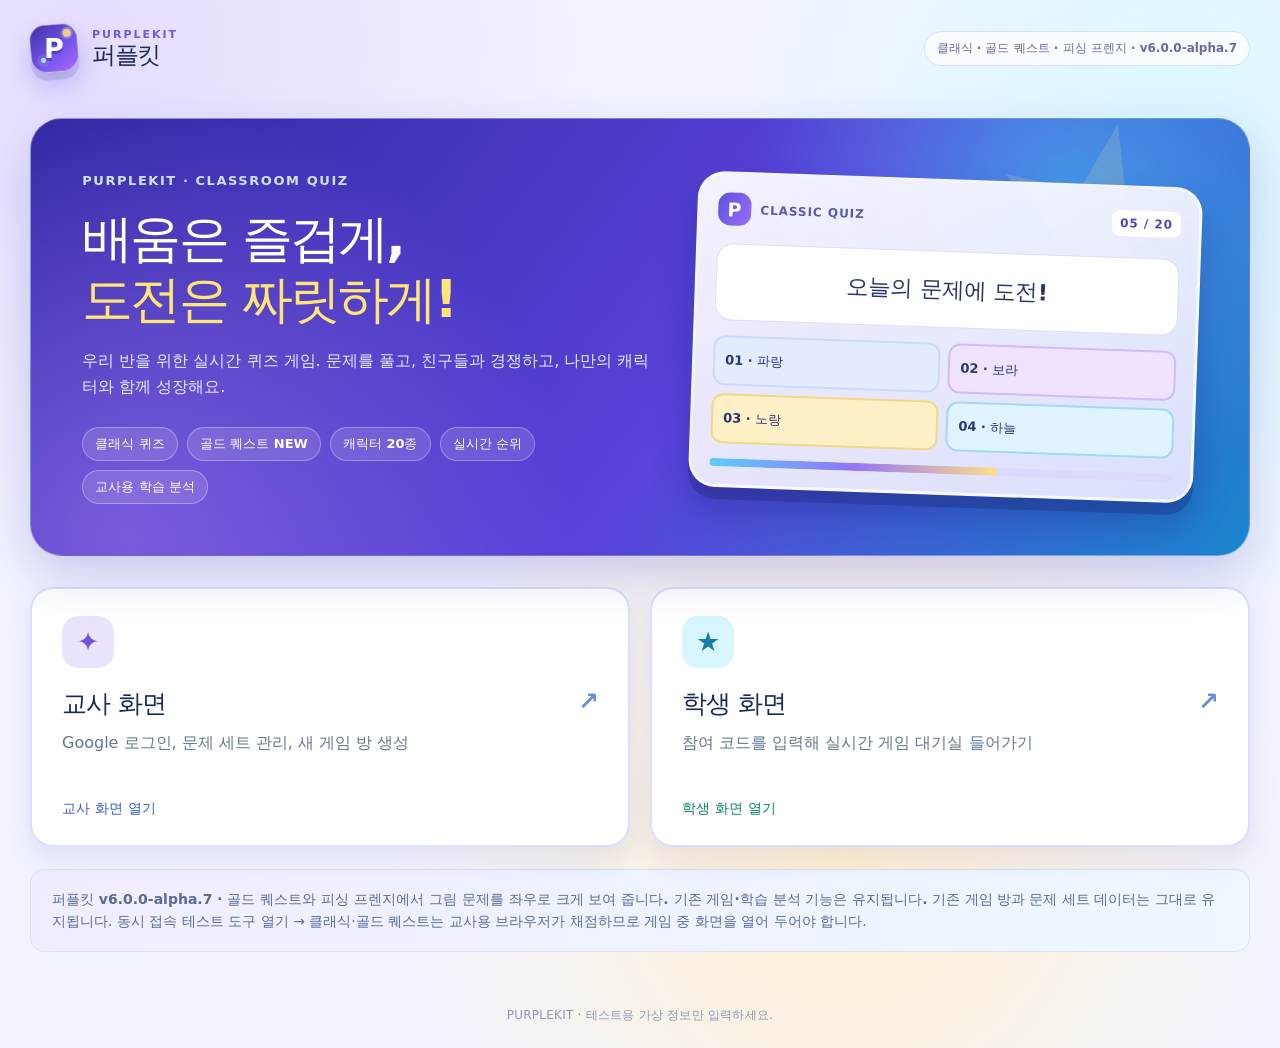
==== commit fde36ad5: "chore(racing): alpha7 build603 refresh all shared audio/track assets" ====
--- a/index.html
+++ b/index.html
@@ -4,14 +4,14 @@
   <meta charset="utf-8">
   <meta name="viewport" content="width=device-width, initial-scale=1">
   <meta name="theme-color" content="#234dd0">
-  <title>퍼플킷 | v6.0.0-alpha.6</title>
+  <title>퍼플킷 | v6.0.0-alpha.7</title>
   <link rel="stylesheet" href="styles.css?v=3.12"><link rel="stylesheet" href="arcade.css?v=3.11">
 </head>
 <body class="arcade-theme">
   <div class="shell">
     <header class="site-header">
       <a class="brand" href="./"><span class="brand-emblem" aria-hidden="true"><span class="brand-icon">P</span><span class="brand-spark brand-spark-a"></span><span class="brand-spark brand-spark-b"></span></span><span class="brand-lockup"><span class="brand-kicker">PURPLEKIT</span><span class="brand-name">퍼플킷</span></span></a>
-      <span class="version">클래식 · 골드 퀘스트 · 피싱 프렌지 · v6.0.0-alpha.6</span>
+      <span class="version">클래식 · 골드 퀘스트 · 피싱 프렌지 · v6.0.0-alpha.7</span>
     </header>
     <main>
       <section class="hero purplekit-hero">
@@ -42,7 +42,7 @@
           <span class="card-action">학생 화면 열기</span>
         </a>
       </section>
-      <p class="notice"><strong>퍼플킷 v6.0.0-alpha.6 · 골드 퀘스트와 피싱 프렌지에서 그림 문제를 좌우로 크게 보여 줍니다. 기존 게임·학습 분석 기능은 유지됩니다.</strong> 기존 게임 방과 문제 세트 데이터는 그대로 유지됩니다. <a href="loadtest.html">동시 접속 테스트 도구 열기 →</a> 클래식·골드 퀘스트는 교사용 브라우저가 채점하므로 게임 중 화면을 열어 두어야 합니다.</p>
+      <p class="notice"><strong>퍼플킷 v6.0.0-alpha.7 · 골드 퀘스트와 피싱 프렌지에서 그림 문제를 좌우로 크게 보여 줍니다. 기존 게임·학습 분석 기능은 유지됩니다.</strong> 기존 게임 방과 문제 세트 데이터는 그대로 유지됩니다. <a href="loadtest.html">동시 접속 테스트 도구 열기 →</a> 클래식·골드 퀘스트는 교사용 브라우저가 채점하므로 게임 중 화면을 열어 두어야 합니다.</p>
     </main>
     <footer>PURPLEKIT · 테스트용 가상 정보만 입력하세요.</footer>
   </div>
